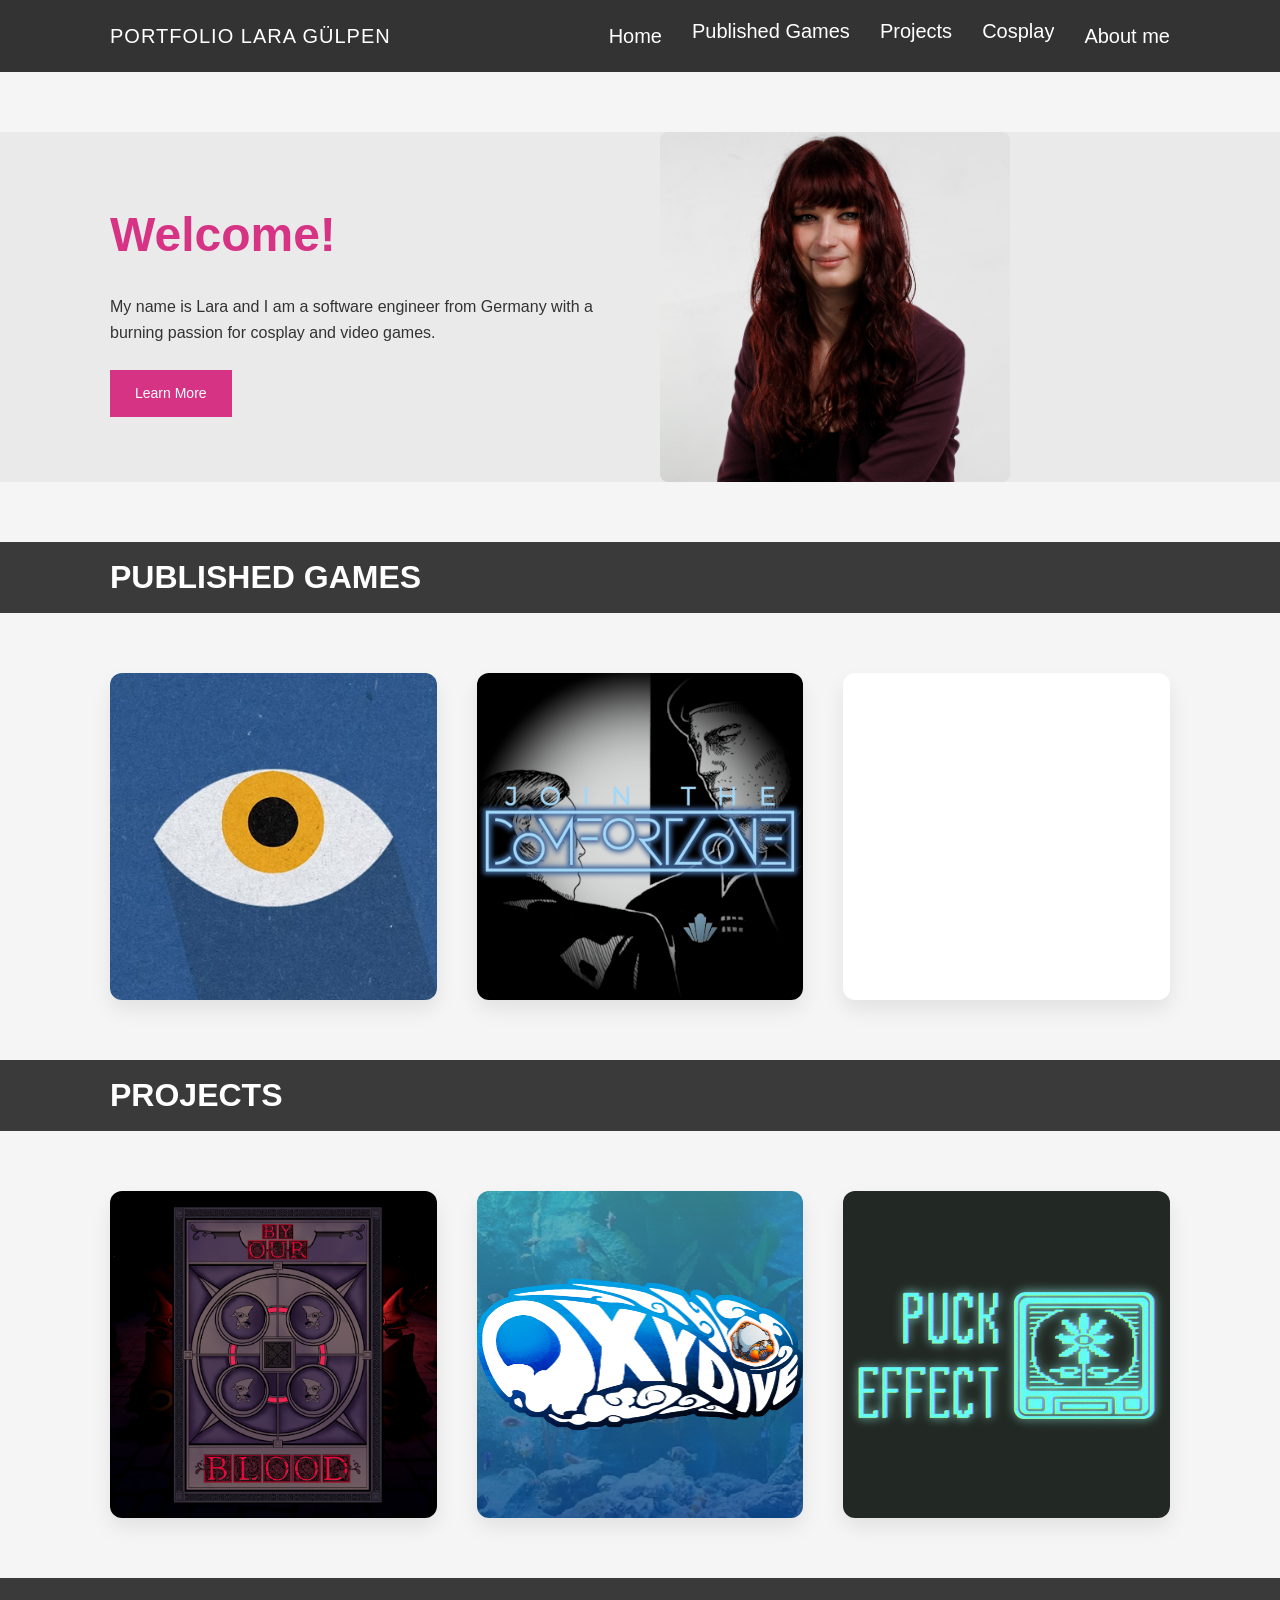
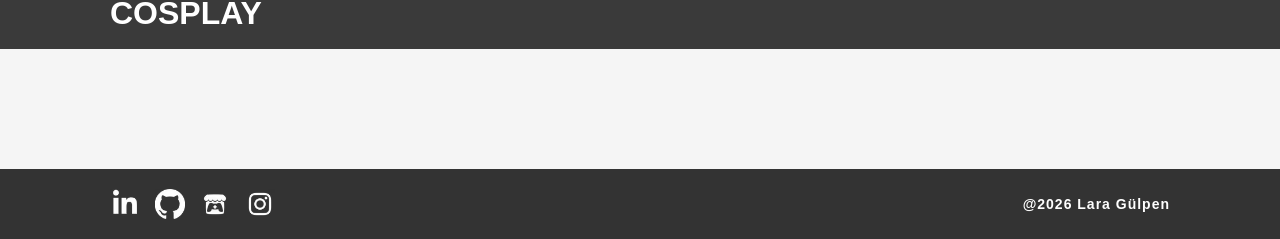
==== index.html @ cc533b5a "🐛 Invalid files paths" ====
<!DOCTYPE html>
<html lang="en">
<head>
  <meta charset="UTF-8" />
  <meta name="viewport" content="width=device-width, initial-scale=1.0" />
  <title>Lara Gülpen | Portfolio</title>
  <link rel="stylesheet" href="navbar_files/style.css" />
  <link rel="stylesheet" href="style.css" />
  <link rel="stylesheet" href="footer_files/style.css" />
</head>
<body>

  <!-- NAVIGATION -->
  <div id="navbar"></div>
  <script>
    fetch("navbar_files/navbar.html")
      .then(response => response.text())
      .then(data => {
        document.getElementById("navbar").innerHTML = data;
      });
  </script>

  <!-- HERO -->
  <section class="hero">
    <div class="container hero-content">
      <div class="hero-text">
        <h1>Welcome!</h1>
        <p>
          My name is Lara and I am a software engineer from Germany with a 
          burning passion for cosplay and video games.
        </p>
        <a href="cv.html" class="btn">Learn More</a>
      </div>
      <div class="hero-image">
        <img src="images/Lara.jpg" alt="Portrait">
      </div>
    </div>
  </section>

  <!-- PUBLISHED GAMES -->
  <section id="published">
    <div class="section-header">
      <div class="container">
        <h2>Published Games</h2>
      </div>
    </div>

    <div class="container grid">
      <div class="card"><img src="images/BB.png" alt=""></div>
      <div class="card"><a href="comfortzone.html"><img src="comfortzone_files/CC5.png" alt=""></a></div>
      <div class="card"><img src="images/SoilSiege.png" alt=""></div>
    </div>
  </section>

  <!-- PROJECTS -->
  <section id="projects">
    <div class="section-header">
      <div class="container">
        <h2>Projects</h2>
      </div>
    </div>

    <div class="container grid">
      <div class="card"><img src="images/bob.png" alt=""></div>
      <div class="card"><img src="images/oxydive.png" alt=""></div>
      <div class="card"><img src="images/PuckEffect.png" alt=""></div>
    </div>
  </section>

    <!-- COSPLAY -->
  <section id="cosplays">
    <div class="section-header">
      <div class="container">
        <h2>Cosplay</h2>
      </div>
    </div>

    <div class="container grid">
      <div class="card"><a href="asuka.html"><img src="asuka_files/Asuka1_crop.jpg" alt=""></a></div>
      <div class="card"><a href="agnaktor.html"><img src="agnaktor_files/Agnaktor1_crop.jpg" alt=""></a></div>
      <div class="card"><a href="max.html"><img src="max_files/Max1_crop.jpg" alt=""></a></div>
    </div>
  </section>

  <!-- FOOT BAR -->
  <div id="footer"></div>
  <script>
    fetch("footer_files/footer.html")
      .then(response => response.text())
      .then(data => {
        document.getElementById("footer").innerHTML = data;
      });
  </script>

</body>
</html>
---- navbar_files/style.css ----
.navbar {
  background: #333;
  color: white;
  padding: 20px 0;
  overflow: hidden;
}

.nav-content {
  display: flex;
  justify-content: space-between;
  align-items: center;
}

.logo {
  font-size: 20px;
  letter-spacing: 1px;
}

.nav-links {
  list-style: none;
  display: flex;
  gap: 30px;
}

.nav-links a {
  text-decoration: none;
  color: white;
  font-size: 20px;
  transition: 0.3s;
}

.nav-links a:hover,
.nav-links .active,
.dropdown:hover .dropbtn {
  color: #d63384;
}

/* The dropdown container */
.dropdown {
  float: left;
  overflow: hidden;
}

/* Dropdown button */
.dropdown .dropbtn {
  font-size: 20px;
  border: none;
  outline: none;
  color: white;
  background-color: inherit;
  font-family: inherit; /* Important for vertical align on mobile phones */
}

/* Dropdown content (hidden by default) */
.dropdown-content {
  display: none;
  position: absolute;
  background-color: #333;
  min-width: 160px;
  box-shadow: 0px 8px 16px 0px rgba(0,0,0,0.2);
  z-index: 1;
}

/* Links inside the dropdown */
.dropdown-content a {
  text-decoration: none;
  color: white;
  font-size: 14px;
  transition: 0.3s;
  float: none;
  padding: 12px 16px;
  display: block;
  text-align: left;
}

/* Show the dropdown menu on hover */
.dropdown:hover .dropdown-content {
  display: block;
}
---- style.css ----
/* RESET */
* {
  margin: 0;
  padding: 0;
  box-sizing: border-box;
}

body {
  font-family: Arial, sans-serif;
  background: #f5f5f5;
  color: #333;
  line-height: 1.6;
}

img {
  width: 100%;
  display: block;
}

/* REUSABLE CONTAINER */
.container {
  max-width: 1100px;
  margin: 0 auto;
  padding: 0 20px;
}

/* HERO */
.hero {
  background: #eaeaea;
  padding: 0px 0;
  margin: 60px 0px;
}

.hero-content {
  display: flex;
  align-items: center;
  gap: 50px;
}

.hero-text h1 {
  font-size: 48px;
  color: #d63384;
  margin-bottom: 20px;
}

.hero-text p {
  margin-bottom: 25px;
  max-width: 500px;
}

.placeholder {
  visibility: hidden;
}

.btn {
  display: inline-block;
  background: #d63384;
  color: white;
  padding: 12px 25px;
  text-decoration: none;
  font-size: 14px;
  transition: 0.3s;
}

.btn:hover {
  opacity: 0.85;
}

.hero-image img {
  max-width: 350px;
  border-radius: 8px;
}

.platform-link {
  list-style: none;
  display: flex;
  gap: 15px;
}

.platform-link img{
  max-width: 32px;
  max-height: 32px;
}

/* SECTION HEADER */
.section-header {
  background: #3a3a3a;
  color: white;
  padding: 10px 0;
  margin: 60px 0px;
}

.section-header h2 {
  font-size: 32px;
  text-transform: uppercase;
}

/* GRID */
.grid {
  display: grid;
  grid-template-columns: repeat(3, 1fr);
  gap: 40px;
}

.card {
  background: white;
  border-radius: 12px;
  overflow: hidden;
  box-shadow: 0 10px 20px rgba(0, 0, 0, 0.08);
  transition: 0.3s;
}

.card:hover {
  transform: translateY(-5px);
}

/* RESPONSIVE */
@media (max-width: 900px) {
  .hero-content {
    flex-direction: column;
    text-align: center;
  }

  .grid {
    grid-template-columns: repeat(2, 1fr);
  }
}

@media (max-width: 600px) {
  .grid {
    grid-template-columns: 1fr;
  }

  .nav-links {
    gap: 15px;
  }
}
---- footer_files/style.css ----
.footer {
  background: #333;
  color: white;
  padding: 20px 0;
  overflow: hidden;
  margin-top: 60px;
}

.footer-text {
  font-size: 14px;
  letter-spacing: 1px;
}

.footer-content {
  display: flex;
  justify-content: space-between;
  align-items: center;
}

.footer-links {
  list-style: none;
  display: flex;
  gap: 15px;
}

.footer-links img {
width: 30px;
}
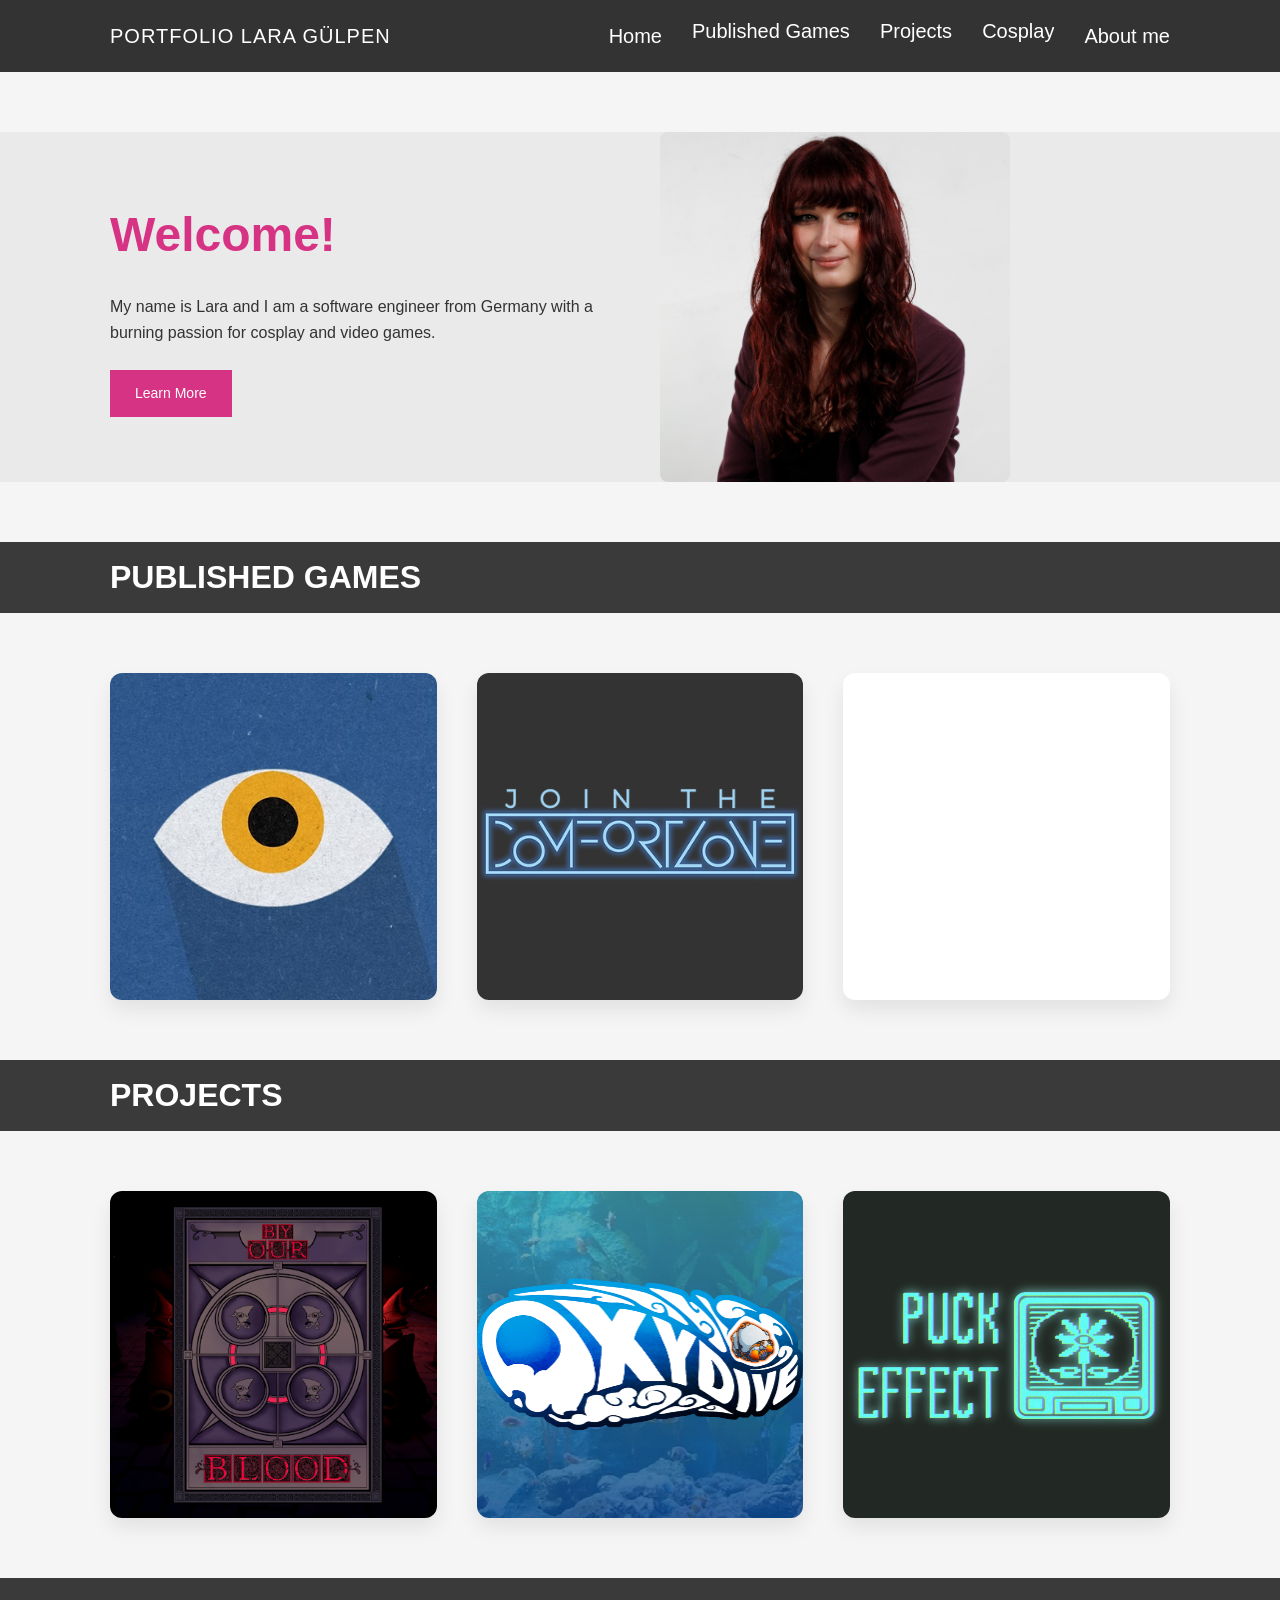
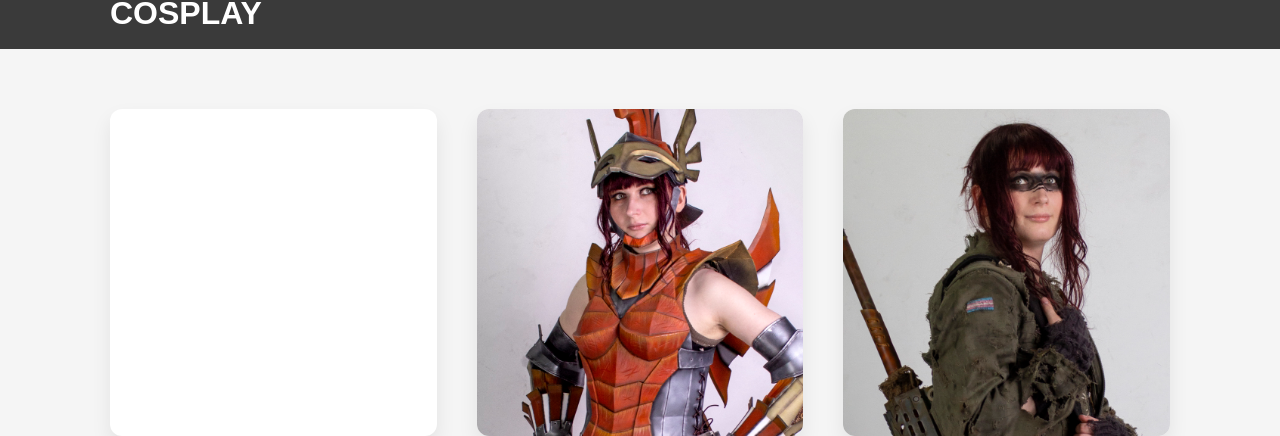
==== commit 5036154f: "🎉 Asuka page draft" ====
--- a/index.html
+++ b/index.html
@@ -6,7 +6,6 @@
   <title>Lara Gülpen | Portfolio</title>
   <link rel="stylesheet" href="navbar_files/style.css" />
   <link rel="stylesheet" href="style.css" />
-  <link rel="stylesheet" href="footer_files/style.css" />
 </head>
 <body>
 
@@ -47,7 +46,7 @@
 
     <div class="container grid">
       <div class="card"><img src="images/BB.png" alt=""></div>
-      <div class="card"><a href="comfortzone.html"><img src="comfortzone_files/CC5.png" alt=""></a></div>
+      <div class="card"><img src="images/CC.png" alt=""></div>
       <div class="card"><img src="images/SoilSiege.png" alt=""></div>
     </div>
   </section>
@@ -76,21 +75,11 @@
     </div>
 
     <div class="container grid">
-      <div class="card"><a href="asuka.html"><img src="asuka_files/Asuka1_crop.jpg" alt=""></a></div>
+      <div class="card"><a href="asuka.html"><img src="asuka_files/Asuka1_Crop.jpg" alt=""></a></div>
       <div class="card"><a href="agnaktor.html"><img src="agnaktor_files/Agnaktor1_crop.jpg" alt=""></a></div>
       <div class="card"><a href="max.html"><img src="max_files/Max1_crop.jpg" alt=""></a></div>
     </div>
   </section>
 
-  <!-- FOOT BAR -->
-  <div id="footer"></div>
-  <script>
-    fetch("footer_files/footer.html")
-      .then(response => response.text())
-      .then(data => {
-        document.getElementById("footer").innerHTML = data;
-      });
-  </script>
-
 </body>
 </html>
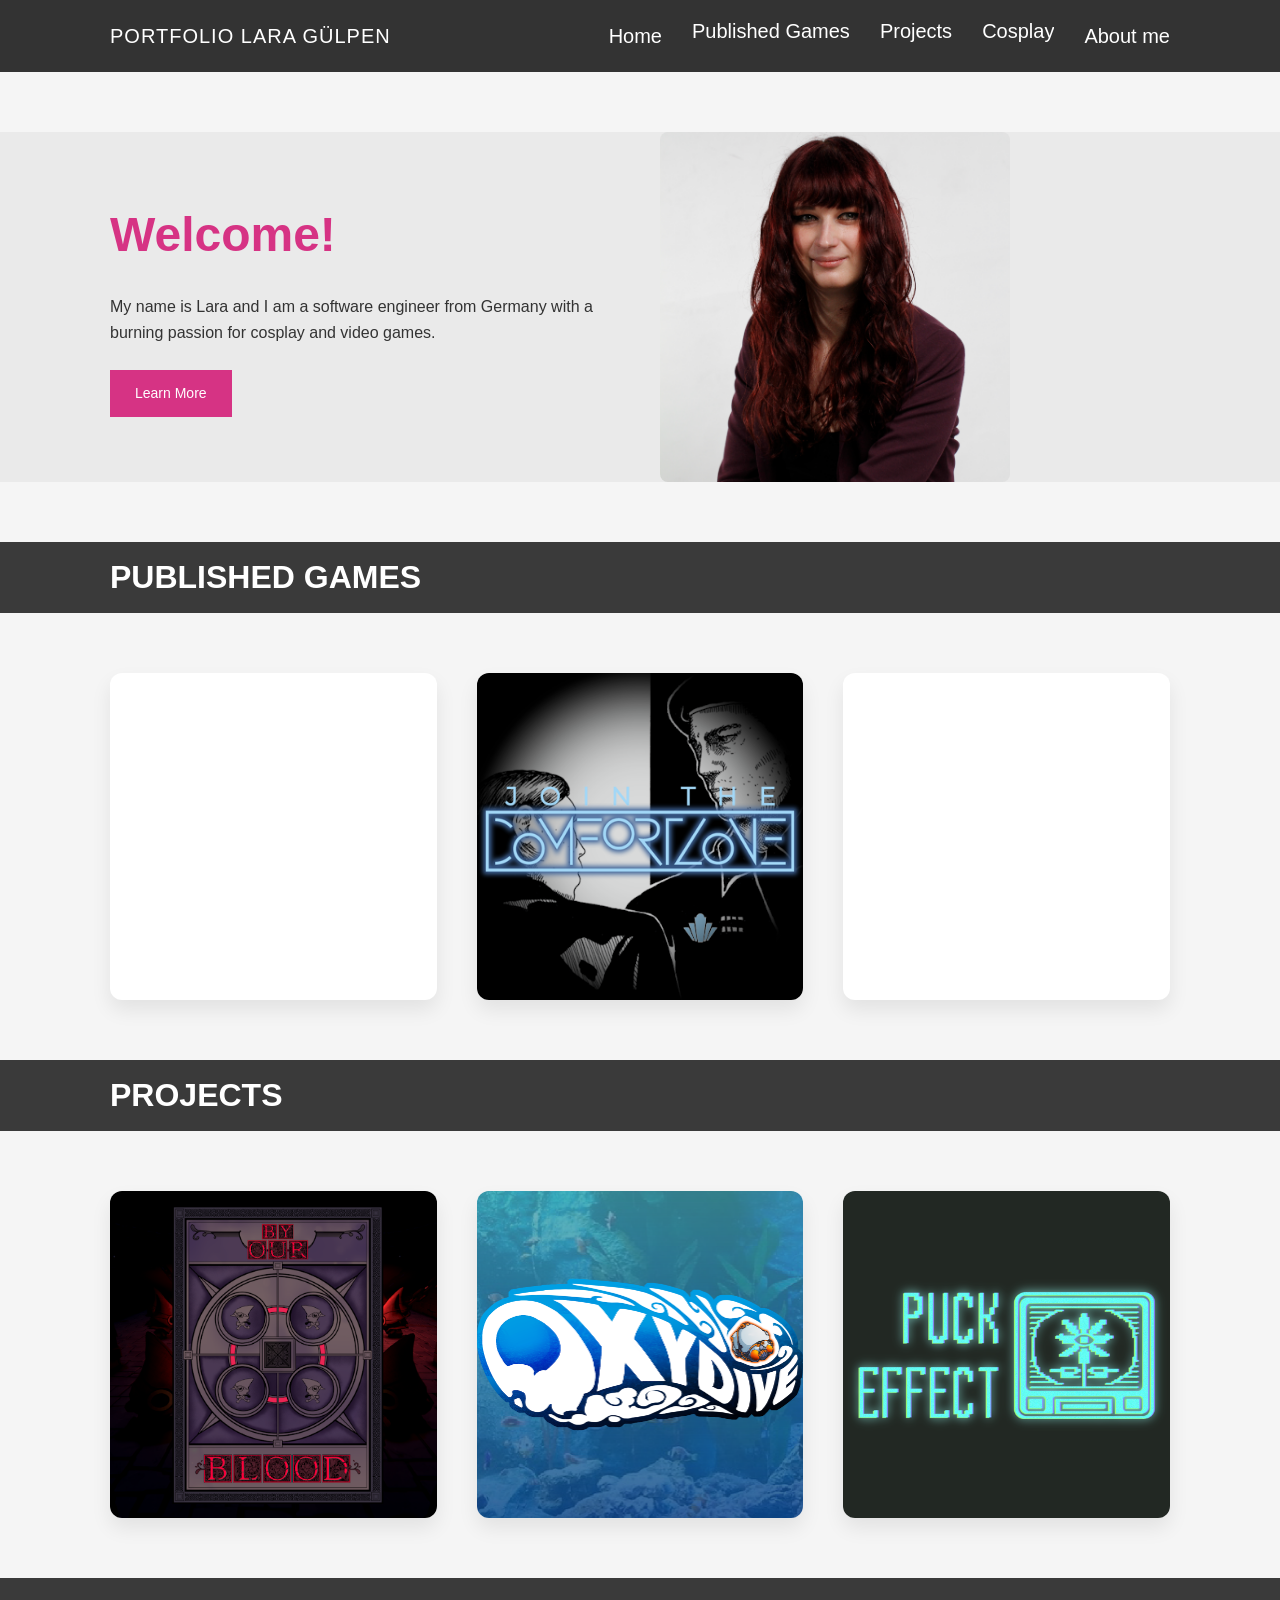
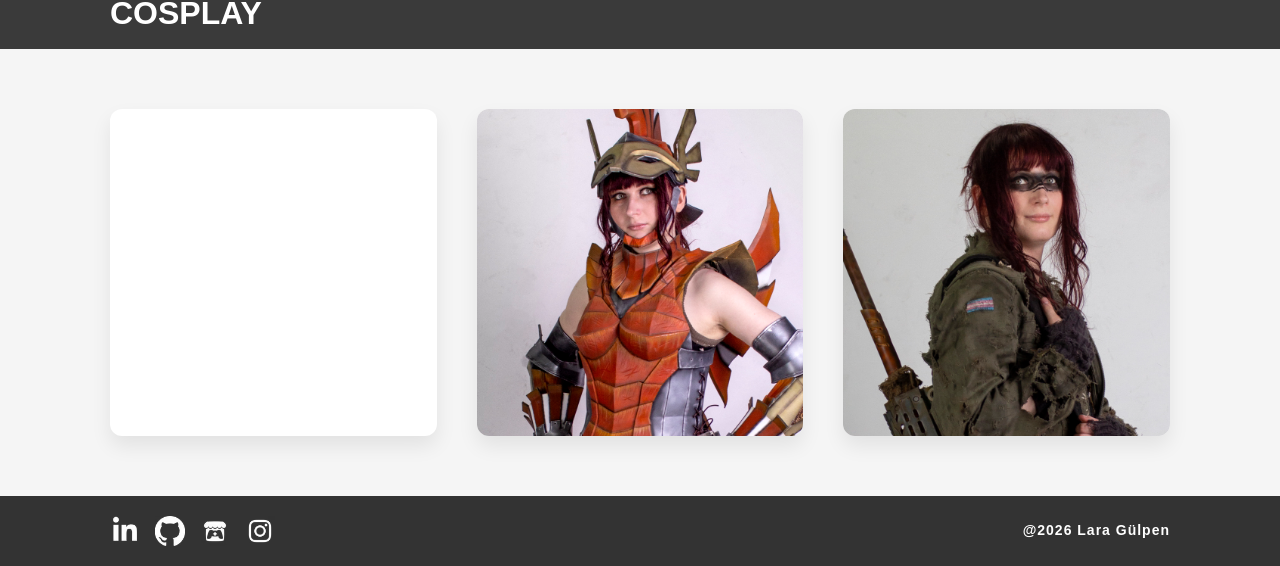
==== commit 707de577: "🎉 Added soilsiege page" ====
--- a/index.html
+++ b/index.html
@@ -6,6 +6,7 @@
   <title>Lara Gülpen | Portfolio</title>
   <link rel="stylesheet" href="navbar_files/style.css" />
   <link rel="stylesheet" href="style.css" />
+  <link rel="stylesheet" href="footer_files/style.css" />
 </head>
 <body>
 
@@ -45,9 +46,9 @@
     </div>
 
     <div class="container grid">
-      <div class="card"><img src="images/BB.png" alt=""></div>
-      <div class="card"><img src="images/CC.png" alt=""></div>
-      <div class="card"><img src="images/SoilSiege.png" alt=""></div>
+      <div class="card"><a href="bauhausbonk.html"><img src="bauhausbonk_files/BB.png" alt=""></a></div>
+      <div class="card"><a href="comfortzone.html"><img src="comfortzone_files/CC5.png" alt=""></a></div>
+      <div class="card"><a href="soilsiege.html"><img src="soilsiege_files/SoilSiege.png" alt=""></a></div>
     </div>
   </section>
 
@@ -75,11 +76,21 @@
     </div>
 
     <div class="container grid">
-      <div class="card"><a href="asuka.html"><img src="asuka_files/Asuka1_Crop.jpg" alt=""></a></div>
+      <div class="card"><a href="asuka.html"><img src="asuka_files/Asuka1_crop.jpg" alt=""></a></div>
       <div class="card"><a href="agnaktor.html"><img src="agnaktor_files/Agnaktor1_crop.jpg" alt=""></a></div>
       <div class="card"><a href="max.html"><img src="max_files/Max1_crop.jpg" alt=""></a></div>
     </div>
   </section>
 
+  <!-- FOOT BAR -->
+  <div id="footer"></div>
+  <script>
+    fetch("footer_files/footer.html")
+      .then(response => response.text())
+      .then(data => {
+        document.getElementById("footer").innerHTML = data;
+      });
+  </script>
+
 </body>
 </html>
--- a/footer_files/style.css
+++ b/footer_files/style.css
@@ -0,0 +1,28 @@
+.footer {
+  background: #333;
+  color: white;
+  padding: 20px 0;
+  overflow: hidden;
+  margin-top: 60px;
+}
+
+.footer-text {
+  font-size: 14px;
+  letter-spacing: 1px;
+}
+
+.footer-content {
+  display: flex;
+  justify-content: space-between;
+  align-items: center;
+}
+
+.footer-links {
+  list-style: none;
+  display: flex;
+  gap: 15px;
+}
+
+.footer-links img {
+width: 30px;
+}
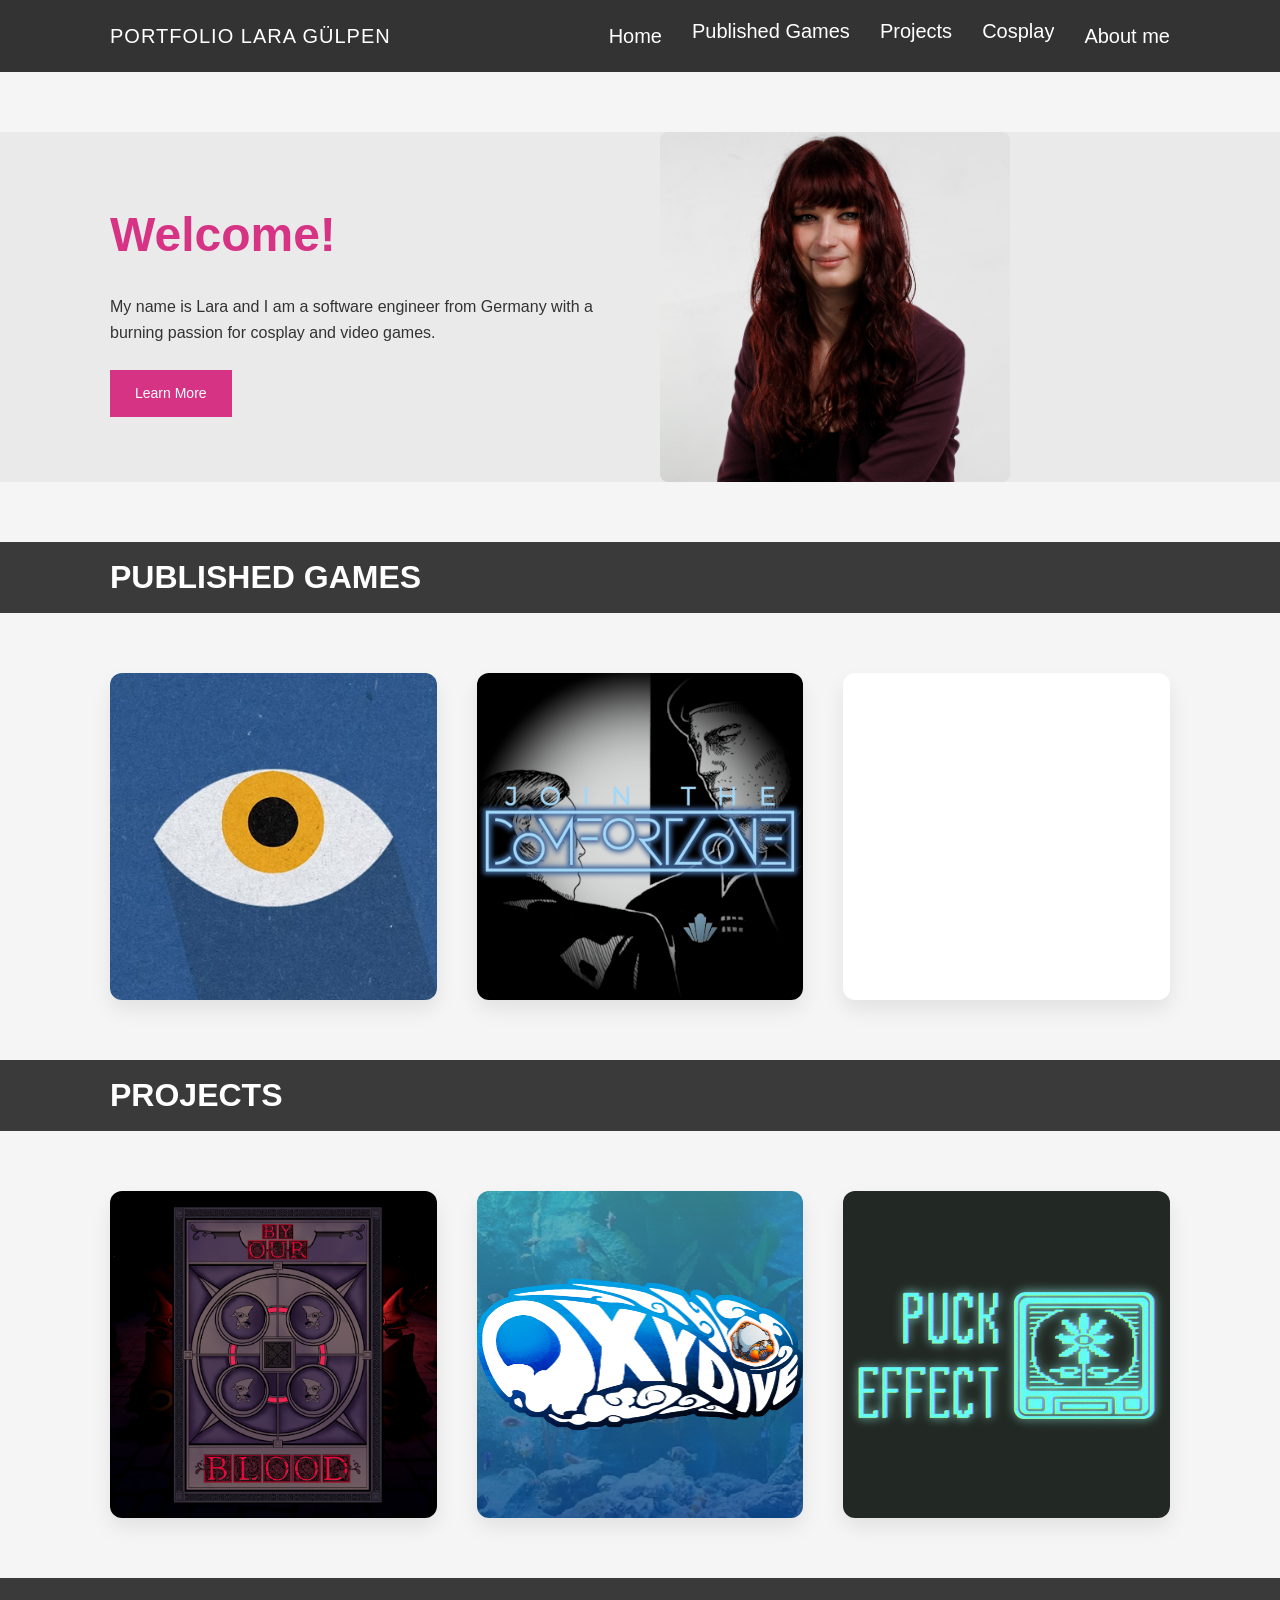
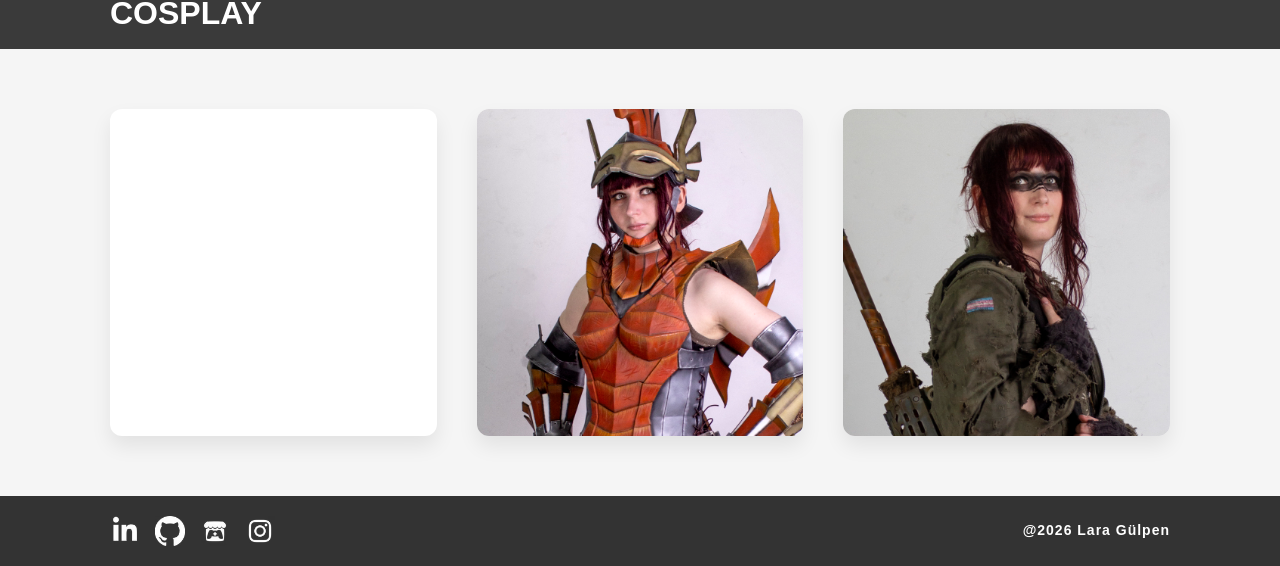
==== commit 4402f8de: "🎉 Added bauhausbonk page" ====
--- a/index.html
+++ b/index.html
@@ -48,7 +48,7 @@
     <div class="container grid">
       <div class="card"><a href="bauhausbonk.html"><img src="bauhausbonk_files/BB.png" alt=""></a></div>
       <div class="card"><a href="comfortzone.html"><img src="comfortzone_files/CC5.png" alt=""></a></div>
-      <div class="card"><a href="soilsiege.html"><img src="soilsiege_files/SoilSiege.png" alt=""></a></div>
+      <div class="card"><img src="images/SoilSiege.png" alt=""></div>
     </div>
   </section>
 
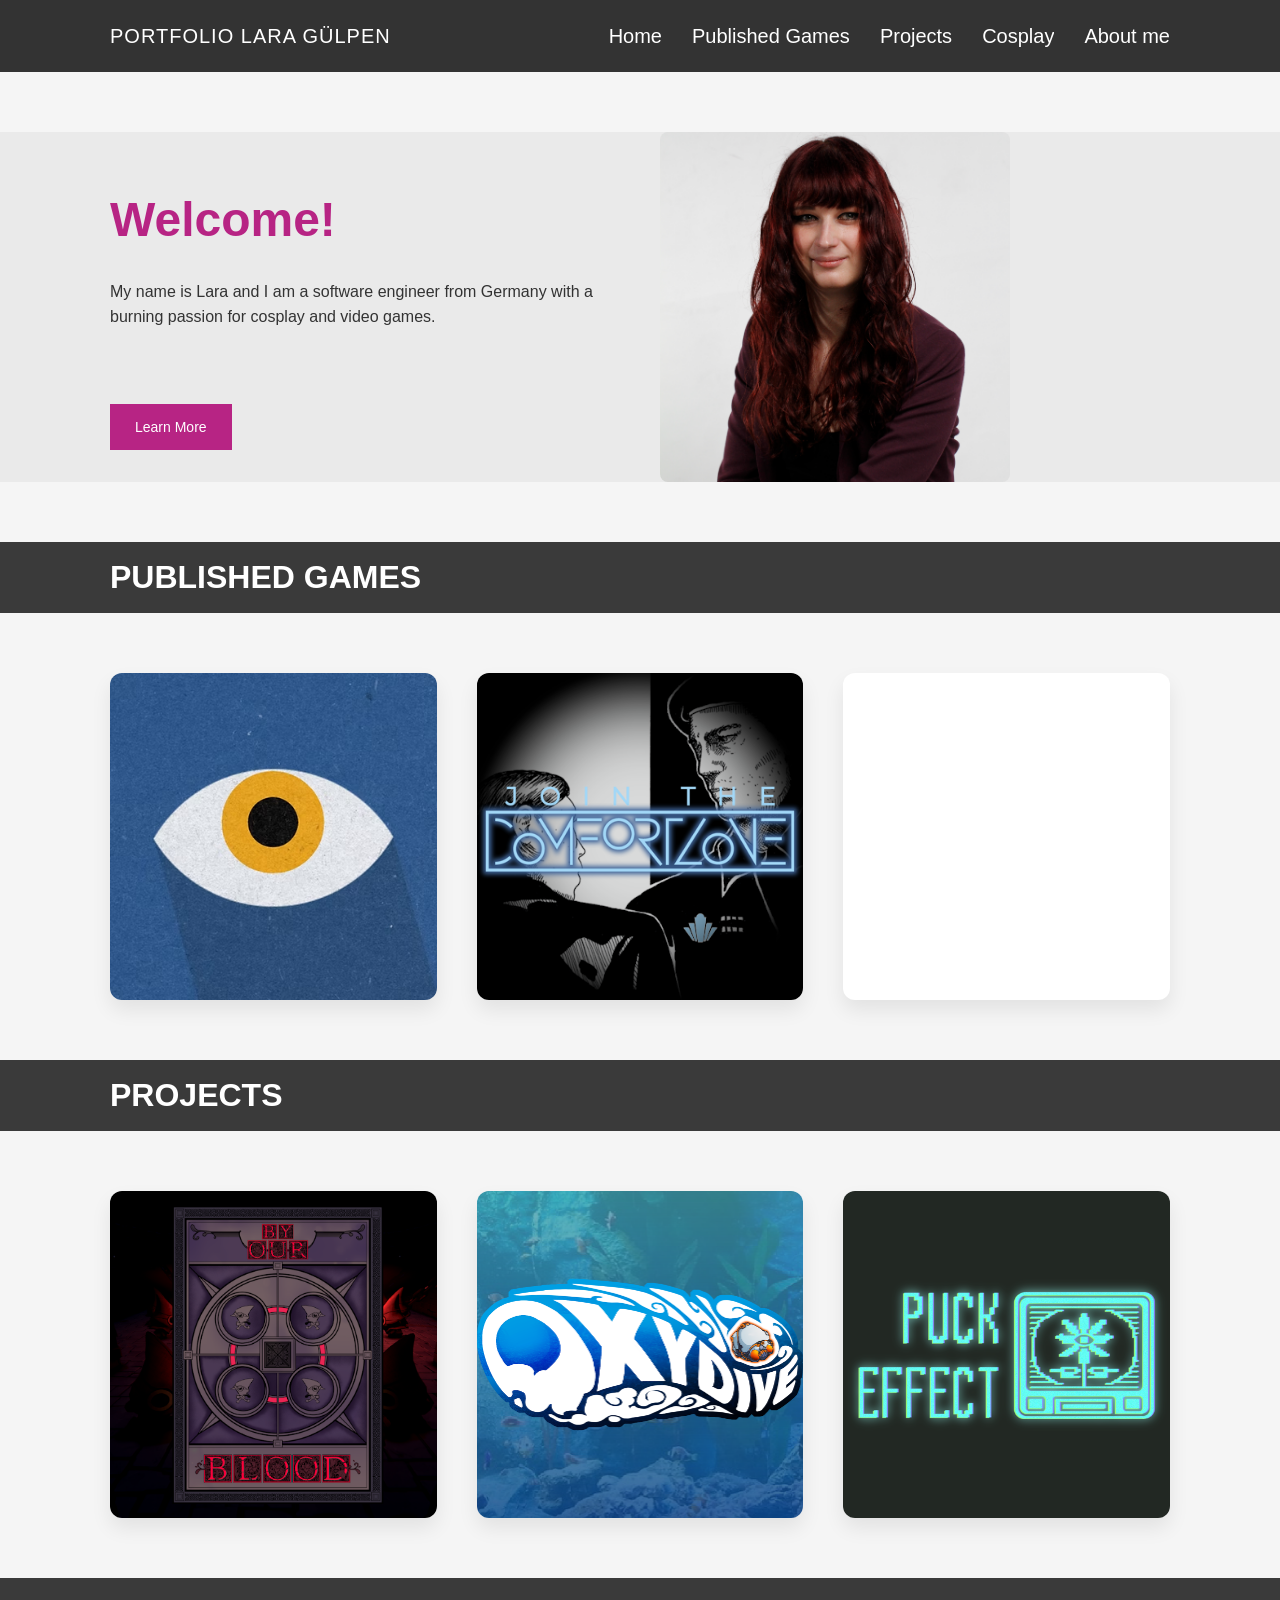
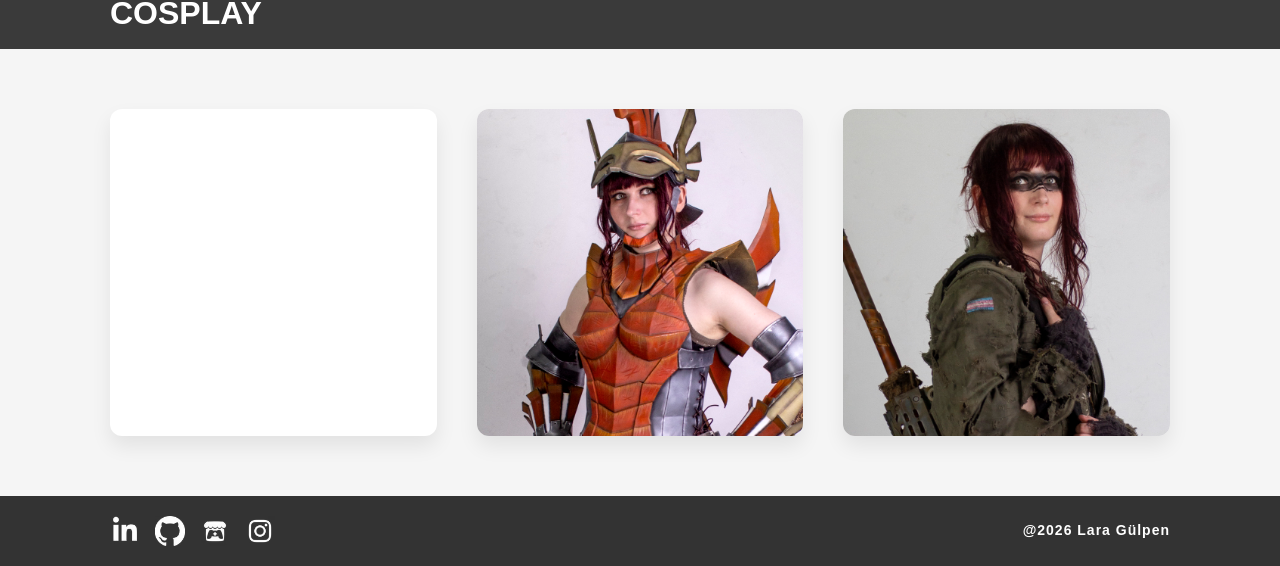
==== commit d8751e2d: "🎉 Added mobile nav bar & favicon" ====
--- a/index.html
+++ b/index.html
@@ -7,18 +7,13 @@
   <link rel="stylesheet" href="navbar_files/style.css" />
   <link rel="stylesheet" href="style.css" />
   <link rel="stylesheet" href="footer_files/style.css" />
+  <link rel="icon" type="image/x-icon" href="images/logo.ico">
 </head>
 <body>
 
   <!-- NAVIGATION -->
   <div id="navbar"></div>
-  <script>
-    fetch("navbar_files/navbar.html")
-      .then(response => response.text())
-      .then(data => {
-        document.getElementById("navbar").innerHTML = data;
-      });
-  </script>
+  <script src="js/main.js"></script>
 
   <!-- HERO -->
   <section class="hero">
@@ -48,7 +43,7 @@
     <div class="container grid">
       <div class="card"><a href="bauhausbonk.html"><img src="bauhausbonk_files/BB.png" alt=""></a></div>
       <div class="card"><a href="comfortzone.html"><img src="comfortzone_files/CC5.png" alt=""></a></div>
-      <div class="card"><img src="images/SoilSiege.png" alt=""></div>
+      <div class="card"><a href="soilsiege.html"><img src="soilsiege_files/SoilSiege.png" alt=""></a></div>
     </div>
   </section>
 
--- a/navbar_files/style.css
+++ b/navbar_files/style.css
@@ -14,12 +14,14 @@
 .logo {
   font-size: 20px;
   letter-spacing: 1px;
+  white-space: nowrap;
 }
 
 .nav-links {
   list-style: none;
   display: flex;
   gap: 30px;
+  flex-wrap: wrap;
 }
 
 .nav-links a {
@@ -39,6 +41,10 @@
 .dropdown {
   float: left;
   overflow: hidden;
+  text-decoration: none;
+  color: white;
+  font-size: 20px;
+  transition: 0.3s;
 }
 
 /* Dropdown button */
@@ -48,7 +54,7 @@
   outline: none;
   color: white;
   background-color: inherit;
-  font-family: inherit; /* Important for vertical align on mobile phones */
+  font-family: inherit;
 }
 
 /* Dropdown content (hidden by default) */
@@ -76,4 +82,33 @@
 /* Show the dropdown menu on hover */
 .dropdown:hover .dropdown-content {
   display: block;
+}
+
+.menu-toggle {
+  display: none;
+  width: 32px;
+  font-size: 28px;
+  cursor: pointer;
+}
+
+@media (max-width: 768px) {
+  .menu-toggle {
+    display: block;
+    color: white;
+  }
+  
+  .nav-links {
+    display: none;
+    flex-direction: column;
+    position: absolute;
+    top: 70px;
+    right: 0;
+    background: #333;
+    width: 200px;
+    padding: 20px;
+  }
+
+  .nav-links.active {
+    display: flex;
+  }
 }
--- a/style.css
+++ b/style.css
@@ -37,15 +37,22 @@
   gap: 50px;
 }
 
+.hero-text
+{
+  min-height: 350px;
+  padding-top: 50px;
+}
+
 .hero-text h1 {
   font-size: 48px;
-  color: #d63384;
+  color: #B72484;
   margin-bottom: 20px;
 }
 
 .hero-text p {
   margin-bottom: 25px;
   max-width: 500px;
+  min-height: 100px;
 }
 
 .placeholder {
@@ -54,7 +61,7 @@
 
 .btn {
   display: inline-block;
-  background: #d63384;
+  background: #B72484;
   color: white;
   padding: 12px 25px;
   text-decoration: none;
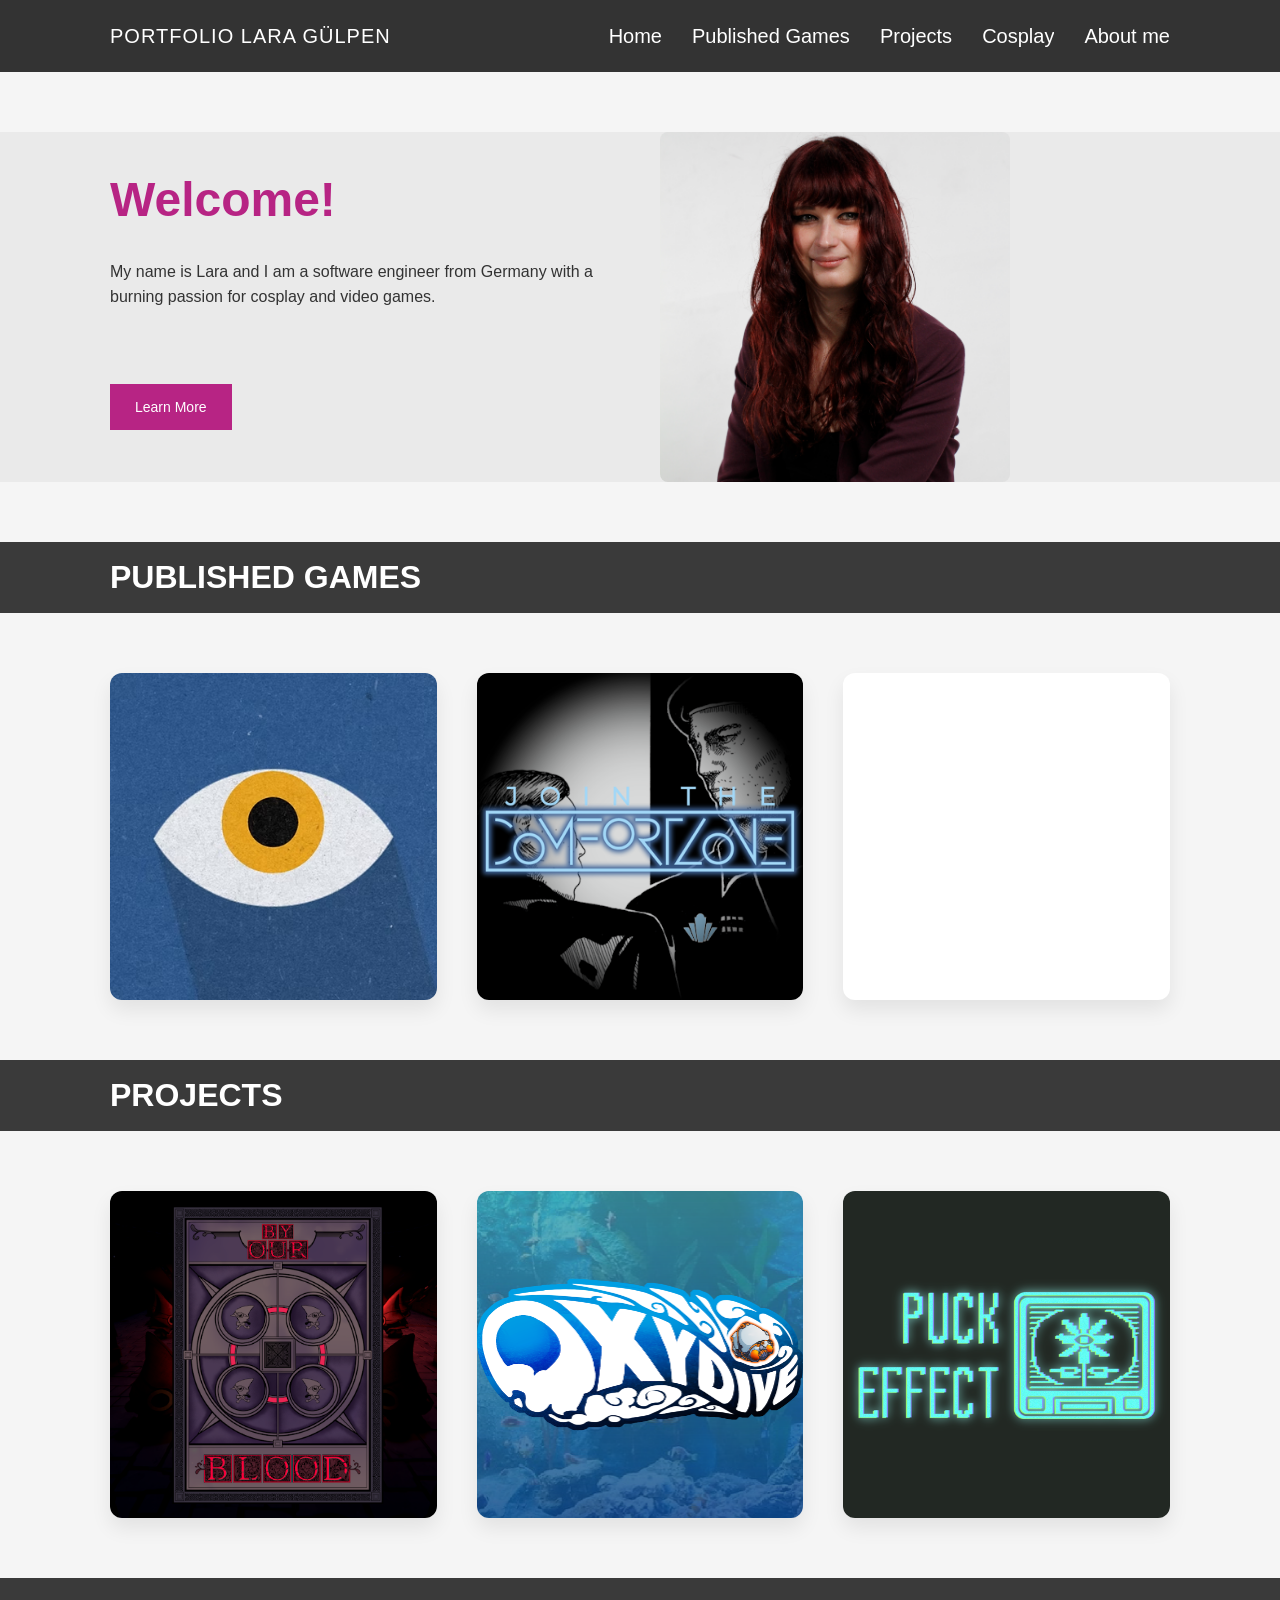
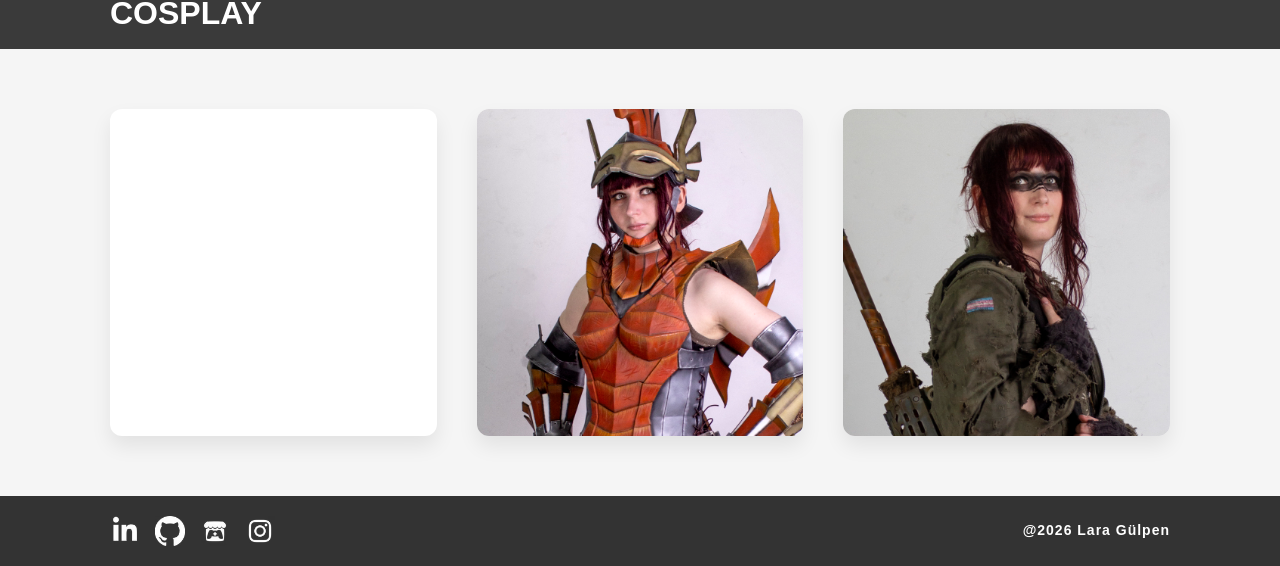
==== commit dccc18f3: "🎉 Added section_style.css" ====
--- a/index.html
+++ b/index.html
@@ -7,6 +7,7 @@
   <link rel="stylesheet" href="navbar_files/style.css" />
   <link rel="stylesheet" href="style.css" />
   <link rel="stylesheet" href="footer_files/style.css" />
+  <link rel="stylesheet" href="style/section_style.css" />
   <link rel="icon" type="image/x-icon" href="images/logo.ico">
 </head>
 <body>
--- a/style.css
+++ b/style.css
@@ -40,7 +40,7 @@
 .hero-text
 {
   min-height: 350px;
-  padding-top: 50px;
+  padding-top: 30px;
 }
 
 .hero-text h1 {
@@ -49,11 +49,22 @@
   margin-bottom: 20px;
 }
 
+.hero-text h2 {
+  font-size: 16px;
+  color: #B72484;
+  text-align: right;
+}
+
 .hero-text p {
   margin-bottom: 25px;
   max-width: 500px;
   min-height: 100px;
 }
+
+.hero-text a:link {
+  text-decoration: none;
+}
+
 
 .placeholder {
   visibility: hidden;
@@ -89,20 +100,7 @@
   max-height: 32px;
 }
 
-/* SECTION HEADER */
-.section-header {
-  background: #3a3a3a;
-  color: white;
-  padding: 10px 0;
-  margin: 60px 0px;
-}
-
-.section-header h2 {
-  font-size: 32px;
-  text-transform: uppercase;
-}
-
-/* GRID */
+/* Gallery */
 .grid {
   display: grid;
   grid-template-columns: repeat(3, 1fr);
@@ -119,6 +117,12 @@
 
 .card:hover {
   transform: translateY(-5px);
+}
+
+.card iframe {
+  width: 100%;
+  height: 100%;
+  border: none;
 }
 
 /* RESPONSIVE */
@@ -141,4 +145,6 @@
   .nav-links {
     gap: 15px;
   }
-}+}
+
+
--- a/style/section_style.css
+++ b/style/section_style.css
@@ -0,0 +1,35 @@
+/* SECTION HEADER */
+.section-header {
+  background: #3a3a3a;
+  color: white;
+  padding: 10px 0;
+  margin: 60px 0px;
+}
+
+.section-header h2 {
+  font-size: 32px;
+  text-transform: uppercase;
+}
+
+.section-box {
+  background: #e9e9e9;
+  padding: 50px;
+  border-radius: 6px;
+}
+
+.section-entry {
+  margin-bottom: 40px;
+}
+
+.section-title {
+  font-weight: bold;
+  margin-bottom: 8px;
+}
+
+.section-title2 {
+  margin-bottom: 8px;
+}
+
+.section-entry ul {
+  padding-left: 20px;
+}
